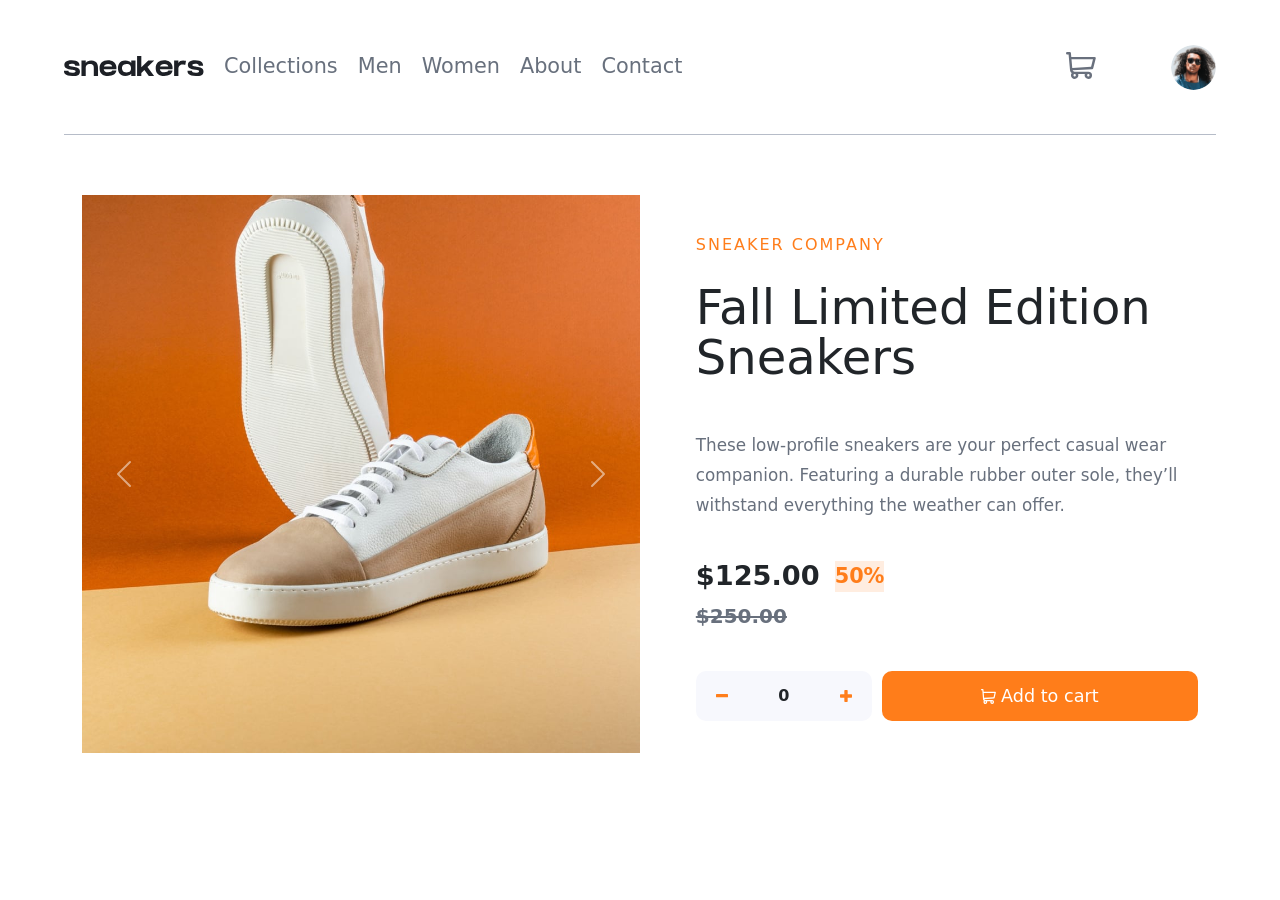
==== index.html @ 7e563bfa "publishing files" ====
<!DOCTYPE html>
<html lang="en">
<head>
  <meta charset="UTF-8">
  <meta name="viewport" content="width=device-width, initial-scale=1.0"> <!-- displays site properly based on user's device -->
  <link rel="icon" type="image/png" sizes="32x32" href="./images/favicon-32x32.png">
  <link rel="stylesheet" href="style.css">
  <link href="https://cdn.jsdelivr.net/npm/bootstrap@5.1.3/dist/css/bootstrap.min.css" rel="stylesheet" integrity="sha384-1BmE4kWBq78iYhFldvKuhfTAU6auU8tT94WrHftjDbrCEXSU1oBoqyl2QvZ6jIW3" crossorigin="anonymous">
  <title>E-commerce product page | Frontend Mentor</title>
</head>
<body>
    <header>
      <div class="nav-container">
          <div class="burger"></div>
          <div class="logo-links">
          <div class="logo"></div>
          <div class="links">
            <ul>
              <li><a href="#">Collections</a></li>
              <li><a href="#">Men</a></li>
              <li><a href="#">Women</a></li>
              <li><a href="#">About</a></li>
              <li><a href="#">Contact</a></li>
            </ul>
          </div>
        </div>
          <div class="cart-dp">
            <div class="cart">
              <div class="cart-number">1</div>
            </div>
            <div class="display-image"></div>
          </div>
      </div>
      <nav class="menu">
        <div class="side-menu">
          <div class="side-container">
          <div class="close"></div>
          <div class="side-links">
            <ul>
              <li><a href="#" class="col">Collections</a></li>
              <li><a href="#">Men</a></li>
              <li><a href="#">Women</a></li>
              <li><a href="#">About</a></li>
              <li><a href="#">Contact</a></li>
            </ul>
          </div>
          </div>
        </div>
      </nav>

      <div class="cart-card">

        <div class="card-head">
          <h1>
            Cart
          </h1>
          <div class="line"></div>
        </div>

        <div class="main-card">
          <img src="/images/image-product-1-thumbnail.jpg" alt="cart item thumbnail" class="cart-thumb">
          <div class="added-product">
            <p>Autumn Limited Edition Sneakers</p>
          <div class="quantity">
            <p>$125.00 x 3 <span class="total">$375.00</span> </p>            
          </div>
          </div>
          <img src="/images/icon-delete.svg" alt="delete cart item" class="delete">
        </div>

        <div class="checkout">
          <a href="#">Checkout</a>
        </div>
      </div>
            
    </header>
    <main>
      <div class="container">
        <div class="kicks">
          <div id="carouselExampleControls" class="carousel slide" data-ride="carousel">
            <div class="carousel-inner">
              <div class="carousel-item active">
                <img class="d-block w-100" src="/images/image-product-1.jpg" alt="First slide">
              </div>
              <div class="carousel-item">
                <img class="d-block w-100" src="/images/image-product-2.jpg" alt="Second slide">
              </div>
              <div class="carousel-item">
                <img class="d-block w-100" src="/images/image-product-3.jpg" alt="Third slide">
              </div>
            </div>
            <a class="carousel-control-prev" href="#carouselExampleControls" role="button" data-slide="prev">
              <span class="carousel-control-prev-icon" aria-hidden="true"></span>
              <span class="sr-only"></span>
            </a>
            <a class="carousel-control-next" href="#carouselExampleControls" role="button" data-slide="next">
              <span class="carousel-control-next-icon" aria-hidden="true"></span>
              <span class="sr-only"></span>
            </a>
          </div>
          <!-- <div class="previous arrow"><img src="/images/icon-previous.svg" alt="Right button"></div>
        <div class="next arrow"><img src="/images/icon-next.svg" alt="Next button"></div>
          <img src="/images/image-product-1.jpg" alt="" srcset="" class="shoe shoe 1">
          <div class="shoe-thumbs">
            <div class="thumb one">
              <div class="overlay"></div>
              <img src="/images/image-product-1-thumbnail.jpg" alt="Thumbnail 1">
            </div>
            <div class="thumb">
              <div class="overlay"></div>
              <img src="/images/image-product-2-thumbnail.jpg" alt="Thumbnail 2">
            </div>
            <div class="thumb">
              <div class="overlay"></div>
              <img src="/images/image-product-3-thumbnail.jpg" alt="Thumbnail 3">
            </div>
            <div class="thumb">
              <div class="overlay"></div>
              <img src="/images/image-product-4-thumbnail.jpg" alt="Thumbnail 4"></div>
          </div> -->
        </div>
        <div class="kick-details">
          <h2 class="company-name">Sneaker Company</h2>
          <h1 class="ltd-edition">Fall Limited Edition Sneakers</h1>
          <p class="shoe-desc">
            These low-profile sneakers are your perfect casual wear companion. Featuring a durable rubber outer sole, they’ll withstand everything the weather can offer.
          </p>
          <div class="pricing">
            <div class="discount">
              <div class="actual-price">$125.00</div>
              <div class="percent-discount">50%</div>
            </div>
            <div class="old-price">$250.00</div>
          </div>
          <div class="add-cart">
            <div class="sub-add">
              <img src="/images/icon-minus.svg" alt="minus" class="minus">
              <span class="count">0</span>
              <img src="/images/icon-plus.svg" alt="plus" class="plus">
            </div>
            <div class="add-btn"><img src="/images/icon-cart.svg" alt="cart button" srcset="" class="filter-white">Add to cart</div>
          </div>
        </div>
      </div>
    </main>
  <div class="attribution">
    Challenge by <a href="https://www.frontendmentor.io?ref=challenge" target="_blank">Frontend Mentor</a>. 
    Coded by <a target="_blank" href="https://www.divineobeten.netlify.app">Divine Obeten</a>.
  </div>
  <script src="/app.js"></script>
  <script src="https://cdn.jsdelivr.net/npm/jquery@3.5.1/dist/jquery.slim.min.js" integrity="sha384-DfXdz2htPH0lsSSs5nCTpuj/zy4C+OGpamoFVy38MVBnE+IbbVYUew+OrCXaRkfj" crossorigin="anonymous"></script>
  <script src="https://cdn.jsdelivr.net/npm/bootstrap@4.6.1/dist/js/bootstrap.bundle.min.js" integrity="sha384-fQybjgWLrvvRgtW6bFlB7jaZrFsaBXjsOMm/tB9LTS58ONXgqbR9W8oWht/amnpF" crossorigin="anonymous"></script>
</body>
</html>
---- style.css ----
@import url("https://fonts.googleapis.com/css2?family=Kumbh+Sans:wght@400;500;700&display=swap");

* {
    margin: 0;
    padding: 0;
    box-sizing: border-box;
}

body {
    font-family: "Kumbh Sans", sans-serif;
    font-size: 16px;
}
/* NAVBAR */
header {
    min-height: 10vh;
    width: 100%;
    background-color: hsl(0, 0%, 100%);
}

.nav-container {
    min-height: 10vh;
    max-width: 100%;
    display: flex;
    justify-content: space-between;
    align-items: center;
    flex-direction: row;
    margin: 0 5%;
}

.logo-links {
    display: flex;
    align-items: center;
    justify-content: space-between;
    flex-direction: row;
    width: 60%;
}

.cart-dp {
    display: flex;
    align-items: center;
    flex-direction: row;
    justify-content: space-between;
    width: 22%;
}

.burger {
    background: url(/images/icon-menu.svg) no-repeat;
    background-size: contain;
    height: 22px;
    width: 25px;
    cursor: pointer;
}

.logo {
    background: url(/images/logo.svg) no-repeat;
    background-size: contain;
    width: 140px;
    height: 22px;
}

.links ul {
    display: none;
}

.menu {
    display: none;
    min-height: 100vh;
    background-color: hsla(0, 0%, 0%, 0.556);
    position: absolute;
    width: 100%;
    top: 0;
    z-index: 500;
}

.menu.active { 
    display: flex;
}

.side-menu {
    background-color: white;
    width: 66vw;
    min-height: 100vh;
    height: 100%;
    display: flex;
    flex-direction: column;    
}

.side-container {
    width: 100%;
    height: 100%;
    padding: 20px 0 0 20px;
    display: flex;
    flex-direction: column;
}

.close {
    background: url(/images/icon-close.svg) no-repeat;
    background-size: contain;
    height: 25px;
    width: 25px;
    cursor: pointer;
}

.side-links ul {
    list-style: none;
    padding-top: 20px;
}

.side-links ul li a {
    color: black;
    line-height: 50px;
    text-decoration: none;   
    font-size: 1.5rem;
    font-weight: 700;
}

.cart {
    background: url(/images/icon-cart.svg) no-repeat;
    background-size: contain;
    height: 30px;
    width: 30px;
    cursor: pointer;
    position: relative;
}

.cart-number {
    position: absolute;
    right: -7px;
    top: -5px;
    color: white;
    height: 15px;
    width: 20px;
    display: none;
    justify-content: center;
    align-items: center;
    background-color: hsl(26, 100%, 55%);
    border-radius: 40%;
    font-size: .8rem;
}

.cart-number.display {
    display: flex;
}

.display-image {
    background: url(/images/image-avatar.png) no-repeat;
    background-size: contain;
    height: 35px;
    width: 35px;
    border-radius: 50%;
    cursor: pointer;
    align-self: flex-end;
}
/* NAVBAR END */

.cart-card {
    display: none;
    position: absolute;
    z-index: 600;
    box-shadow: rgba(0, 0, 0, 0.24) 0px 3px 8px;
    background-color: hsl(0, 0%, 100%);
    border-radius: 10px;
    top: 10vh;
    right: 0;
    max-width: 350px;    
}

.line {
    width: 100%;
    height: 1px;
    background-color: hsla(217, 9%, 45%, 0.178);
}

.card-head h1 {
    padding: 20px;
    font-size: 1rem;
    font-weight: 550;
}

.main-card {
    display: flex;
    padding: 20px;
    justify-content: space-between;
    align-items: center;
}

.added-product {
    color: hsl(219, 9%, 45%);

}

.delete {
    cursor: pointer;
}

.added-product p {
    padding: 0 15px;
    font-size: 0.82rem;
}

.cart-thumb {
    width: 50px;
    border-radius: 5px;
}

.total {
    color: hsl(0, 0%, 0%);
    font-weight: 550;
}

.checkout {
    padding: 0px 20px 20px 20px;
    display: flex;
    justify-content: center;
    align-items: center;
}

.checkout a {
    display: flex;
    align-items: center;
    justify-content: center;
    width: 100%;
    height: 45px;
    color: hsl(0, 0%, 100%);
    text-decoration: none;
    background-color: hsl(26, 100%, 55%);
    border-radius: 8px;
}

.shoe {
    width: 100%;
    position: relative;
}

.shoe-slide {
    display: flex;
}

.previous {
    left: 4%;
}

.previous:hover {
    left: 3%;
}

.next {
    right: 4%;
}

.next:hover {
    right: 3%;
}

.arrow {
    position: absolute;
    top: 32%;
    z-index: 400;
    height: 100%;
    max-height: 40px;
    width: 100%;
    max-width: 40px;
    border-radius: 50%;
    background-color: white;
    display: flex;
    justify-content: center;
    align-items: center;
    cursor: pointer;
    transition: all 0.3s ease-in-out;
}

.kick-details {
    padding: 20px 30px;
}

.company-name {
    color: hsl(26, 100%, 55%);
    font-size: .9rem;
    text-transform: uppercase;
    padding-bottom: 10px;
}

.ltd-edition {
    line-height: 30px;
    padding-bottom: 20px;
}

.shoe-desc {
    color: hsl(219, 9%, 45%);
    padding-bottom: 15px;
    line-height: 25px;
}

.pricing {
    display: flex;
    padding-bottom: 15px;
    justify-content: space-between;
    align-items: center;
    font-weight: 700;
}

.discount {
    height: 40px;
    display: flex;
    justify-content: space-between;
    font-weight: 700;
    align-items: center;
}

.actual-price {
    font-size: 1.4rem;
}

.percent-discount {
    display: flex;
    justify-content: center;
    font-weight: 700;
    margin-left: 10px;
    color: hsl(26, 100%, 55%);
    background-color: hsl(25, 100%, 94%);
}

.old-price {
    color: hsl(219, 9%, 45%);
    text-decoration: line-through;
}

.sub-add {
    height: 50px;
    padding: 0 20px;
    border-radius: 10px;
    font-weight: 700;
    display: flex;
    justify-content: space-between;
    align-items: center;
    background-color: hsl(223, 64%, 98%);
    margin-bottom: 20px;
}

.filter-white {
    height: 15px;
    width: 15px;
    margin-right: 5px;
    filter: 
    invert(100%)
    sepia(20%)
    saturate(0%)
    hue-rotate(100deg)
    brightness(180%)
    contrast(100%);
}

.minus, .plus {
    cursor: pointer;
}

.add-btn {
    color: white;
    cursor: pointer;
    background-color: hsl(26, 100%, 55%);
    height: 50px;
    font-size: 1.1rem;
    border-radius: 10px;
    display: flex;
    justify-content: center;
    align-items: center;
}

.shoe-thumbs {
    display: none;
}

.attribution { 
    font-size: 15px; 
    text-align: center; 
    display: none;
}
    
.attribution a {
    color: black; 
    text-decoration: none;
}


@media (min-width:450px) {
    .arrow {
        top: 35%;
    }
}

@media (min-width:600px) {
    .arrow {
        top: 50%;
    }
}

@media (min-width: 800px) {
    header {
        display: flex;
        flex-direction: row;
        justify-content: center;
    }

    .nav-container {
        max-height: 15vh;
        min-width: 90%;
        border-bottom: 1px solid hsl(220, 14%, 75%);
    }

    .burger {
        display: none;
    }    

    .menu {
        display: none;
    }

    .logo-links {
        justify-content: flex-start;
        flex-direction: row;
        width: 80%;
    }
    
    .cart-dp {
        justify-content: space-between;
        width: 13%;
    }

    .display-image {
        height: 45px;
        width: 45px;
    }

    .cart-card {
        top: 100px;
        right: 90px;
    }

    .links ul {
        margin: 0;
        padding: 0;
        display: flex;
        align-items: center;
        padding-left: 10px;
        height: 15vh;
    }
     
    .links ul li {
        list-style: none;
        cursor: pointer;
        padding: 0 10px;
    }
    
    .links ul li a {
        display: flex;
        align-items: center;
        height: 15vh;
        font-size: 1.3rem;
        color: hsl(219, 9%, 45%);
        text-decoration: none;
    }
    
   .links ul li a:hover {
        color: hsl(26, 100%, 55%);
        border-bottom: 4px solid hsl(26, 100%, 55%);
    }

    .display-image:hover {
        border: 2px solid hsl(26, 100%, 55%);
    }

    .arrow {
        display: none;
    }

    main {
        display: flex;
        justify-content: center;
        align-content: center;
    }

    .container {
        display: flex;
        justify-content: space-between;
        flex-direction: row;
        margin: 60px 0 100px 0;
        width: 100%;
        max-width: 90vw;
    }

    .kicks {
        width: 50%;
    }

    .shoe {
        border-radius: 20px;
    }

    .shoe-thumbs {
        display: flex;
        justify-content: center;
        align-content: center;
        flex-direction: row;
        width: 100%;
    }

    .thumb {
        padding: 20px 10px;
        display: flex;
        justify-content: center;
        align-items: center;
    }

    .overlay {
        position: absolute;
        display: flex;
        justify-content: center;
        align-self: center;
        width: 95px;
        height: 95px;
        background-color: rgba(255, 255, 255, 0.651);
        z-index: 100;
        border-radius: 10px;
        visibility: hidden;
    }

    .show-overlay {
        visibility: visible;
        border: 3px solid hsl(26, 100%, 55%);
    }

    .thumb img {
        max-height: 100px;
        width: 100%;
        height: auto;
        border-radius: 10px;
        position: relative;
        cursor: pointer;
    }

    .kick-details {
        width: 45%;
        padding: 20px 0 0 0;

    }

    .company-name {
        font-size: 1rem;
        letter-spacing: 2px;
        padding: 20px 0 20px 0;
    }

    .ltd-edition {
        font-size: 3rem;
        line-height: 50px;
        padding-bottom: 40px;
    }

    .shoe-desc {
        font-size: 1.05em;
        line-height: 30px;
        padding-bottom: 20px;
    }

    .pricing {
        display: flex;
        align-items: flex-start;
        flex-direction: column;
        padding-bottom: 40px;
    }

    .actual-price {
        font-size: 1.7rem;
        margin-right: 5px;
    }

    .old-price {
        font-size: 1.25rem;
        margin-top: 5px;
    }

    .percent-discount {
        font-size: 1.3rem;
    }

    .add-cart {
        display: flex;
        flex-direction: row;
        align-content: center;
        justify-content: space-between;
        width: 100%;
    }

    .sub-add {
        width: 35%;
    }

    .add-btn {
        width: 63%;
    }
}
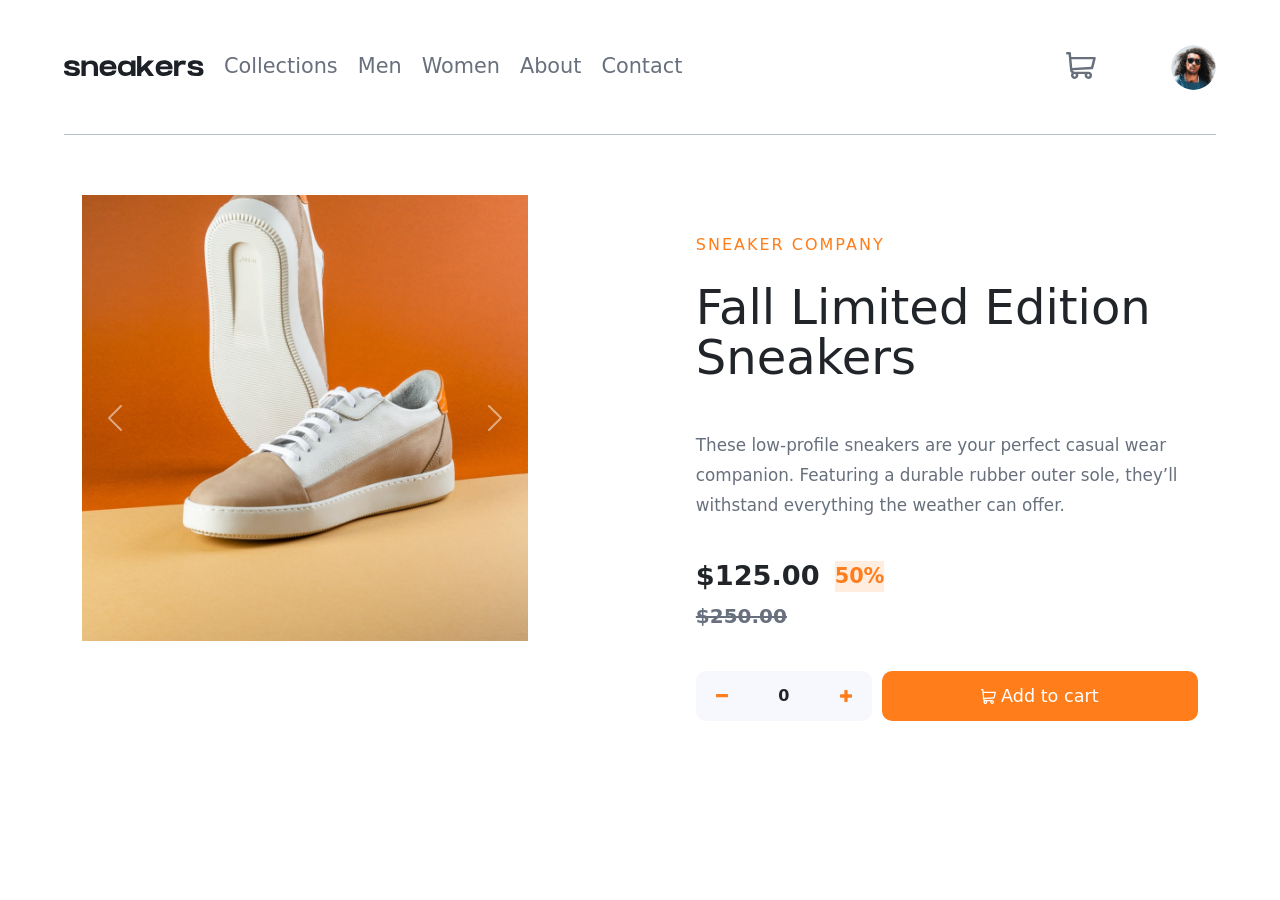
==== commit 105e2b4b: "Updating checkout button link" ====
--- a/index.html
+++ b/index.html
@@ -16,17 +16,17 @@
           <div class="logo"></div>
           <div class="links">
             <ul>
-              <li><a href="#">Collections</a></li>
-              <li><a href="#">Men</a></li>
-              <li><a href="#">Women</a></li>
-              <li><a href="#">About</a></li>
-              <li><a href="#">Contact</a></li>
+              <li><a href="/error 404/index.html">Collections</a></li>
+              <li><a href="/error 404/index.html">Men</a></li>
+              <li><a href="/error 404/index.html">Women</a></li>
+              <li><a href="/error 404/index.html">About</a></li>
+              <li><a href="/error 404/index.html">Contact</a></li>
             </ul>
           </div>
         </div>
           <div class="cart-dp">
             <div class="cart">
-              <div class="cart-number">1</div>
+              <div class="cart-number">0</div>
             </div>
             <div class="display-image"></div>
           </div>
@@ -37,11 +37,11 @@
           <div class="close"></div>
           <div class="side-links">
             <ul>
-              <li><a href="#" class="col">Collections</a></li>
-              <li><a href="#">Men</a></li>
-              <li><a href="#">Women</a></li>
-              <li><a href="#">About</a></li>
-              <li><a href="#">Contact</a></li>
+              <li><a href="/error 404/index.html" class="col">Collections</a></li>
+              <li><a href="/error 404/index.html">Men</a></li>
+              <li><a href="/error 404/index.html">Women</a></li>
+              <li><a href="/error 404/index.html">About</a></li>
+              <li><a href="/error 404/index.html">Contact</a></li>
             </ul>
           </div>
           </div>
@@ -58,18 +58,27 @@
         </div>
 
         <div class="main-card">
-          <img src="/images/image-product-1-thumbnail.jpg" alt="cart item thumbnail" class="cart-thumb">
+
+          <p class="empty">
+            Your cart is empty
+          </p>
+
+          <div class="prod"></div>
+
+          <!-- <div class="prod">
+            <img src="/images/image-product-1-thumbnail.jpg" alt="cart item thumbnail" class="cart-thumb">
           <div class="added-product">
             <p>Autumn Limited Edition Sneakers</p>
           <div class="quantity">
-            <p>$125.00 x 3 <span class="total">$375.00</span> </p>            
+            <p>$125.00 x 3 <span class="total">$375.00</span></p>            
           </div>
           </div>
           <img src="/images/icon-delete.svg" alt="delete cart item" class="delete">
+          </div> -->
         </div>
 
         <div class="checkout">
-          <a href="#">Checkout</a>
+          <a href="/error 404/index.html">Checkout</a>
         </div>
       </div>
             
--- a/style.css
+++ b/style.css
@@ -125,17 +125,17 @@
 
 .cart-number {
     position: absolute;
-    right: -7px;
+    right: -5px;
     top: -5px;
     color: white;
-    height: 15px;
-    width: 20px;
+    height: 18px;
+    width: 18px;
     display: none;
     justify-content: center;
     align-items: center;
     background-color: hsl(26, 100%, 55%);
-    border-radius: 40%;
-    font-size: .8rem;
+    border-radius: 50%;
+    font-size: .7rem;
 }
 
 .cart-number.display {
@@ -155,14 +155,26 @@
 
 .cart-card {
     display: none;
+    flex-direction: column;
     position: absolute;
     z-index: 600;
-    box-shadow: rgba(0, 0, 0, 0.24) 0px 3px 8px;
+    box-shadow: rgba(0, 0, 0, 0.24) 0px 13px 18px;
     background-color: hsl(0, 0%, 100%);
     border-radius: 10px;
     top: 10vh;
-    right: 0;
-    max-width: 350px;    
+    right: 2vh;
+    min-width: 300px;
+    min-height: 200px;    
+}
+
+.prod {
+    display: flex;
+    justify-content: space-around;
+    align-items: center;
+}
+
+.cart-card.toggle {
+    display: flex;
 }
 
 .line {
@@ -180,13 +192,21 @@
 .main-card {
     display: flex;
     padding: 20px;
-    justify-content: space-between;
-    align-items: center;
+    justify-content: center;
+    align-items: center;
+}
+
+.empty {
+    padding-top: 10%;
+    color:hsl(219, 9%, 45%);
+}
+
+.empty.disappear {
+    display: none;
 }
 
 .added-product {
     color: hsl(219, 9%, 45%);
-
 }
 
 .delete {
@@ -210,9 +230,13 @@
 
 .checkout {
     padding: 0px 20px 20px 20px;
-    display: flex;
+    display: none;
     justify-content: center;
     align-items: center;
+}
+
+.checkout.appear {
+    display: flex;
 }
 
 .checkout a {
@@ -482,14 +506,14 @@
     .container {
         display: flex;
         justify-content: space-between;
-        flex-direction: row;
+        flex-direction: column;
         margin: 60px 0 100px 0;
         width: 100%;
         max-width: 90vw;
     }
 
     .kicks {
-        width: 50%;
+        width: 100%;
     }
 
     .shoe {
@@ -539,7 +563,7 @@
     }
 
     .kick-details {
-        width: 45%;
+        width: 100%;
         padding: 20px 0 0 0;
 
     }
@@ -598,4 +622,19 @@
     .add-btn {
         width: 63%;
     }
+}
+
+@media (min-width:1080px) {
+    .container {
+        display: flex;
+        flex-direction: row;
+    }
+
+    .kicks {
+        width: 40%;
+    }
+
+    .kick-details {
+        width: 45%;
+    }
 }
